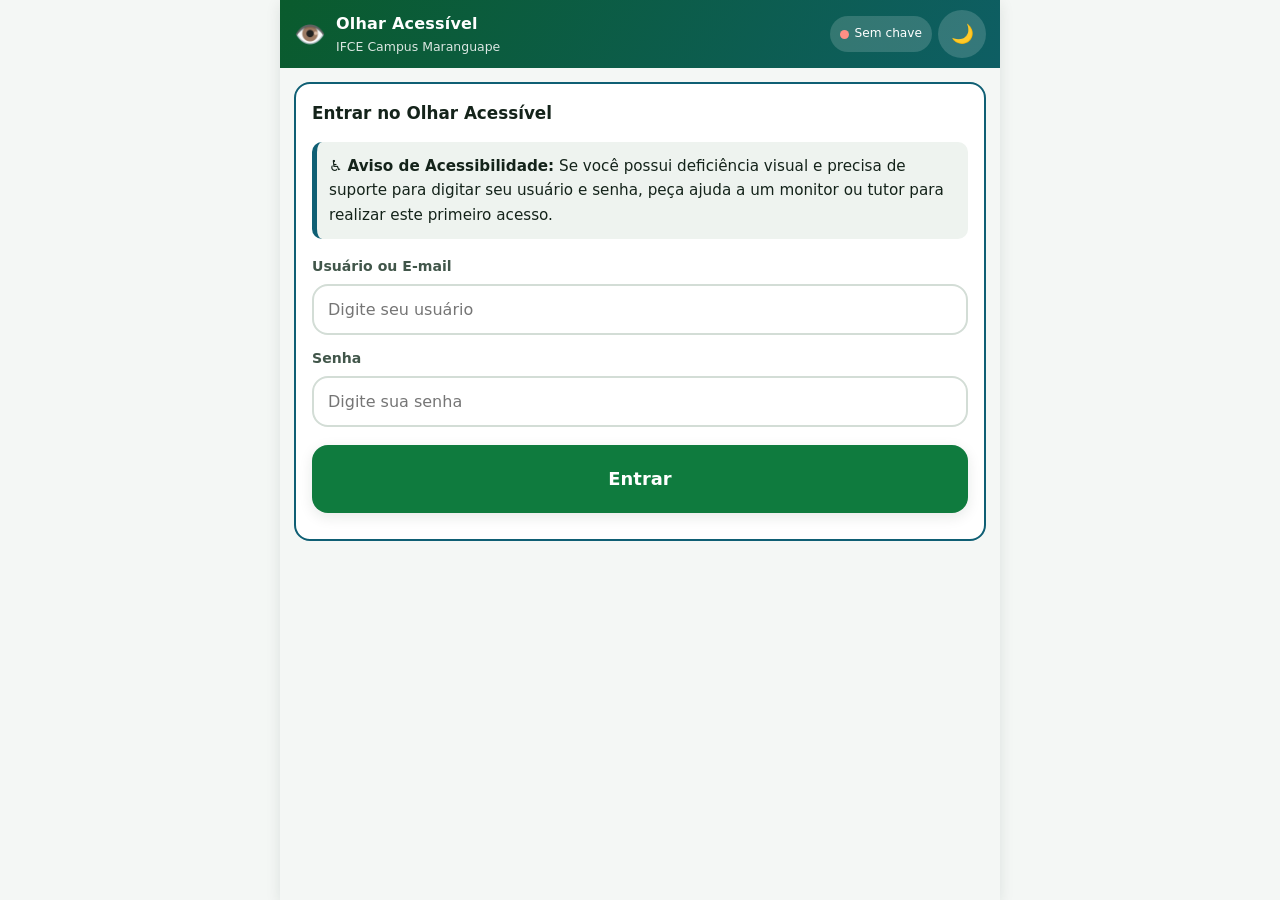
==== frontend/index.html @ f4de3c63 "Garante a aplicação das alterações locais" ====
<!DOCTYPE html>
<html lang="pt-BR" data-tema="claro">
<head>
  <meta charset="UTF-8">
  <meta name="viewport" content="width=device-width, initial-scale=1, viewport-fit=cover">
  <meta name="theme-color" content="#0f7b3e">
  <meta name="description" content="Olhar Acessível: tire uma foto do ambiente escolar e receba a descrição em texto e em áudio. Projeto de acessibilidade do IFCE Campus Maranguape.">
  <title>Olhar Acessível · IFCE Campus Maranguape</title>

  <link rel="manifest" href="manifest.webmanifest">
  <link rel="apple-touch-icon" href="icons/icone-180.png">
  <link rel="icon" href="icons/icone.svg" type="image/svg+xml">
  <link rel="stylesheet" href="css/styles.css">
  <meta name="apple-mobile-web-app-capable" content="yes">
  <meta name="apple-mobile-web-app-title" content="Olhar Acessível">
</head>
<body>
  <a class="pular-para-conteudo" href="#conteudo">Pular para o conteúdo principal</a>

  <!-- Avisos lidos pelo leitor de tela (TalkBack / VoiceOver). -->
  <p class="sr-only" id="anuncio" role="status" aria-live="assertive" aria-atomic="true"></p>

  <div class="app">

    <!-- ===================== TOPO ===================== -->
    <header class="topo">
      <div class="marca">
        <span class="marca__simbolo" aria-hidden="true">👁️</span>
        <span class="marca__texto">
          <span class="marca__nome">Olhar Acessível</span>
          <span class="marca__sub">IFCE Campus Maranguape</span>
        </span>
      </div>
      <div class="topo__acoes">
        <button class="status" id="status" type="button" data-estado="carregando"
                aria-label="Estado da conexão. Toque para ver os detalhes.">
          <span class="status__ponto" aria-hidden="true"></span>
          <span class="status__texto" id="status-texto">Verificando…</span>
        </button>
        <button class="btn-icone" id="btn-tema" type="button"
                aria-label="Alternar entre tema claro e escuro">🌙</button>
      </div>
    </header>

    <main class="conteudo" id="conteudo">

      <!-- ============ VISTA 1: LOGIN ============ -->
      <section class="vista" data-vista="login" data-ativa="true" aria-labelledby="titulo-login">
        <h1 class="sr-only" id="titulo-login">Acesso ao aplicativo</h1>
        
        <div class="cartao cartao--destaque">
          <h2 class="cartao__titulo">Entrar no Olhar Acessível</h2>
          
          <p class="aviso-ajuda" role="note" style="background: var(--surface-2); border-left: 5px solid var(--acento); padding: 12px; border-radius: var(--raio-p); margin-bottom: 16px; font-size: 0.95rem;">
            ♿ <strong>Aviso de Acessibilidade:</strong> Se você possui deficiência visual e precisa de suporte para digitar seu usuário e senha, peça ajuda a um monitor ou tutor para realizar este primeiro acesso.
          </p>

          <form id="form-login" onsubmit="return false;">
            <label class="rotulo" for="login-usuario">Usuário ou E-mail</label>
            <input class="campo" id="login-usuario" type="text" autocomplete="username" required placeholder="Digite seu usuário">

            <label class="rotulo" for="login-senha" style="margin-top: 12px;">Senha</label>
            <input class="campo" id="login-senha" type="password" autocomplete="current-password" required placeholder="Digite sua senha">

            <button class="botao botao--gigante" id="btn-entrar" type="submit" style="margin-top: 18px;">
              Entrar
            </button>
          </form>
        </div>
      </section>

      <!-- ============ VISTA 2: CONFIGURAÇÃO DA CHAVE (PRIMEIRO ACESSO) ============ -->
      <section class="vista" data-vista="setup-chave" aria-labelledby="titulo-setup">
        <h1 class="sr-only" id="titulo-setup">Configuração inicial da chave API</h1>

        <div class="cartao cartao--destaque">
          <h2 class="cartao__titulo">Primeiro acesso: informe a chave da IA</h2>
          <p class="cartao__texto">
            Para usar o aplicativo, informe a chave da API (Groq). Ela ficará salva de forma segura apenas neste dispositivo[cite: 2, 16].
          </p>
          <label class="rotulo" for="campo-chave-setup">Chave da API</label>
          <input class="campo" id="campo-chave-setup" type="password" autocomplete="off"
                spellcheck="false" placeholder="gsk_…">
          <button class="botao botao--gigante" id="btn-salvar-setup-chave" type="button" style="margin-top: 18px;">
            Salvar chave e começar
          </button>
        </div>
      </section>

      <!-- ============ VISTA 3: CAPTURAR E DESCREVER ============ -->
      <section class="vista" data-vista="capturar" aria-labelledby="titulo-capturar">
        <h1 class="sr-only" id="titulo-capturar">Fotografar e descrever</h1>

        <!-- modos de descrição -->
        <div class="modos" role="radiogroup" aria-label="Tipo de descrição">
          <button class="chip" type="button" role="radio" aria-checked="true"
                  data-modo="detalhada">Detalhada</button>
          <button class="chip" type="button" role="radio" aria-checked="false"
                  data-modo="rapida">Rápida</button>
          <button class="chip" type="button" role="radio" aria-checked="false"
                  data-modo="texto">Ler texto</button>
          <button class="chip" type="button" role="radio" aria-checked="false"
                  data-modo="ambiente">Ambiente</button>
          <button class="chip" type="button" role="radio" aria-checked="false"
                  data-modo="pergunta">Perguntar</button>
        </div>

        <!-- campo de pergunta (modo "Perguntar") -->
        <div class="pergunta" id="bloco-pergunta" hidden>
          <label class="rotulo" for="campo-pergunta">O que você quer saber sobre a imagem?</label>
          <div class="pergunta__linha">
            <input class="campo" id="campo-pergunta" type="text" enterkeyhint="done"
                  placeholder="Ex.: qual é o número da sala?" autocomplete="off">
            <button class="btn-icone btn-icone--forte" id="btn-ditar" type="button"
                    aria-label="Ditar a pergunta por voz">🎤</button>
          </div>
        </div>

        <!-- visor: a área inteira dispara a foto -->
        <button class="visor" id="visor" type="button" aria-describedby="visor-dica">
          <video class="visor__video" id="video" playsinline muted autoplay></video>
          <img class="visor__foto" id="foto-previa" alt="" hidden>
          <span class="visor__vazio" id="visor-vazio">
            <span class="visor__icone" aria-hidden="true">📷</span>
            <span class="visor__texto">Toque em qualquer lugar desta área para fotografar</span>
          </span>
          <span class="visor__carregando" id="visor-carregando" hidden>
            <span class="spinner" aria-hidden="true"></span>
            <span>Descrevendo…</span>
          </span>
        </button>
        <p class="dica" id="visor-dica">
          Aponte a câmera para o que deseja conhecer e toque na área acima.
          A descrição sai em texto e em áudio.
        </p>

        <button class="botao botao--gigante" id="btn-capturar" type="button">
          <span aria-hidden="true">📸</span> Fotografar e descrever
        </button>

        <div class="acoes-linha">
          <button class="botao botao--suave" id="btn-galeria" type="button">
            <span aria-hidden="true">🖼️</span> Escolher da galeria
          </button>
          <button class="botao botao--suave" id="btn-trocar-camera" type="button">
            <span aria-hidden="true">🔄</span> Trocar câmera
          </button>
        </div>
        <input class="sr-only" id="arquivo" type="file" accept="image/*"
              aria-label="Escolher uma imagem do aparelho">
        <input class="sr-only" id="arquivo-camera" type="file" accept="image/*"
              capture="environment" aria-label="Tirar foto com a câmera">

        <!-- ============ RESULTADO ============ -->
        <article class="resultado" id="resultado" hidden aria-labelledby="resultado-titulo">
          <h2 class="resultado__titulo" id="resultado-titulo">Descrição</h2>
          <div class="resultado__meta" id="resultado-meta"></div>
          <p class="resultado__texto" id="resultado-texto" tabindex="-1"></p>

          <div class="resultado__audio">
            <button class="botao botao--primario" id="btn-ouvir" type="button">
              <span aria-hidden="true">🔊</span> Ouvir descrição
            </button>
            <button class="botao botao--suave" id="btn-parar" type="button" hidden>
              <span aria-hidden="true">⏹️</span> Parar áudio
            </button>
          </div>

          <div class="acoes-grade">
            <button class="botao botao--suave" id="btn-copiar" type="button">
              <span aria-hidden="true">📋</span> Copiar texto
            </button>
            <button class="botao botao--suave" id="btn-compartilhar" type="button">
              <span aria-hidden="true">📤</span> Compartilhar
            </button>
            <button class="botao botao--suave" id="btn-guardar" type="button">
              <span aria-hidden="true">🗂️</span> Guardar no banco
            </button>
            <button class="botao botao--suave" id="btn-avaliar" type="button">
              <span aria-hidden="true">⭐</span> Avaliar descrição
            </button>
          </div>

          <button class="botao botao--fantasma" id="btn-nova" type="button">
            <span aria-hidden="true">↩️</span> Fotografar outra vez
          </button>
        </article>

        <p class="aviso" id="erro" role="alert" hidden></p>
      </section>

      <!-- ============ VISTA: HISTÓRICO ============ -->
      <section class="vista" data-vista="historico" aria-labelledby="titulo-historico">
        <h1 class="titulo-vista" id="titulo-historico">Descrições recentes</h1>
        <p class="dica">Toque em um item para ouvir a descrição novamente.</p>
        <div class="lista" id="lista-historico" aria-busy="true"></div>
        <button class="botao botao--fantasma" id="btn-limpar-historico" type="button">
          <span aria-hidden="true">🗑️</span> Limpar histórico deste aparelho
        </button>
      </section>

      <!-- ============ VISTA: BANCO DE IMAGENS ============ -->
      <section class="vista" data-vista="banco" aria-labelledby="titulo-banco">
        <h1 class="titulo-vista" id="titulo-banco">Banco de imagens</h1>
        <p class="dica">
          Acervo do ambiente escolar organizado por categoria (Meta 1 do projeto)[cite: 5, 8].
        </p>

        <div class="progresso">
          <div class="progresso__barra"><span id="progresso-preenchida"></span></div>
          <p class="progresso__texto" id="progresso-texto">Carregando…</p>
        </div>

        <div class="filtros" id="filtros-banco" role="group" aria-label="Filtrar por categoria"></div>
        <div class="galeria" id="galeria-banco" aria-busy="true"></div>
      </section>

      <!-- ============ VISTA: AJUSTES ============ -->
      <section class="vista" data-vista="ajustes" aria-labelledby="titulo-ajustes">
        <h1 class="titulo-vista" id="titulo-ajustes">Ajustes</h1>

        <fieldset class="grupo">
          <legend>Voz e áudio</legend>
          <label class="rotulo" for="sel-voz">Voz da audiodescrição</label>
          <select class="campo" id="sel-voz"></select>

          <label class="rotulo" for="sel-velocidade">Velocidade da fala</label>
          <select class="campo" id="sel-velocidade">
            <option value="0.75">Bem devagar</option>
            <option value="0.9">Devagar</option>
            <option value="1" selected>Normal</option>
            <option value="1.15">Rápida</option>
            <option value="1.35">Bem rápida</option>
          </select>

          <label class="opcao">
            <input type="checkbox" id="opt-autoplay" checked>
            <span>Falar a descrição automaticamente</span>
          </label>
          <label class="opcao">
            <input type="checkbox" id="opt-vibrar" checked>
            <span>Vibrar ao fotografar e ao terminar</span>
          </label>
        </fieldset>

        <fieldset class="grupo">
          <legend>Leitura e visual</legend>
          <label class="opcao">
            <input type="checkbox" id="opt-contraste">
            <span>Alto contraste (preto e amarelo)</span>
          </label>
          <label class="rotulo" for="sel-fonte">Tamanho do texto</label>
          <select class="campo" id="sel-fonte">
            <option value="1">Normal</option>
            <option value="1.15">Grande</option>
            <option value="1.3">Muito grande</option>
            <option value="1.5">Máximo</option>
          </select>
        </fieldset>

        <fieldset class="grupo">
          <legend>Inteligência artificial</legend>

          <label class="rotulo" for="campo-chave-ajustes">Chave da API (fica só neste aparelho)</label>
          <input class="campo" id="campo-chave-ajustes" type="password" autocomplete="off"
                spellcheck="false" placeholder="gsk_…">

          <label class="rotulo" for="campo-endpoint">Endereço da API de visão</label>
          <input class="campo" id="campo-endpoint" type="url" inputmode="url"
                autocomplete="off" spellcheck="false"
                placeholder="https://api.groq.com/openai/v1">

          <label class="rotulo" for="campo-modelo">Modelo de visão e linguagem</label>
          <input class="campo" id="campo-modelo" type="text" autocomplete="off"
                spellcheck="false" placeholder="qwen/qwen3.6-27b">
          <p class="dica dica--campo">
            Trocar o modelo aqui é o que permite a comparação prevista na Meta 2
            do projeto — a mesma foto, modelos diferentes[cite: 5, 8].
          </p>

          <label class="rotulo" for="campo-servidor">Servidor do projeto (opcional)</label>
          <input class="campo" id="campo-servidor" type="url" inputmode="url"
                autocomplete="off" spellcheck="false"
                placeholder="deixe em branco para funcionar sem servidor">
          <p class="dica dica--campo">
            Com o backend do projeto no ar, o aplicativo passa a usar as vozes
            neurais em português, o banco de imagens central e o registro das
            avaliações. Sem ele, tudo funciona neste aparelho[cite: 5].
          </p>
          <button class="botao botao--suave" id="btn-salvar-ia" type="button">
            Salvar configurações
          </button>
        </fieldset>

        <fieldset class="grupo">
          <legend>Dados da pesquisa</legend>
          <p class="dica dica--campo">
            Exporte o que foi coletado neste aparelho para analisar no relatório
            (Etapa 4) — descrições, avaliações e legendas do banco[cite: 5, 8].
          </p>
          <div class="acoes-linha">
            <button class="botao botao--suave" id="btn-exportar-json" type="button">
              <span aria-hidden="true">⬇️</span> Exportar JSON
            </button>
            <button class="botao botao--suave" id="btn-exportar-csv" type="button">
              <span aria-hidden="true">📊</span> Exportar CSV
            </button>
          </div>
        </fieldset>

        <div class="grupo">
          <h2 class="grupo__titulo">Estado do sistema</h2>
          <dl class="sistema" id="sistema"></dl>
          <button class="botao botao--suave" id="btn-atualizar-saude" type="button">
            Verificar novamente
          </button>
        </div>

        <p class="creditos">
          PIBIC Jr 2026 · Edital 13/2026 PRPI/REITORIA-IFCE[cite: 5]<br>
          Coordenação: Jessyca Almeida Bessa · IFCE Campus Maranguape[cite: 5]<br>
          LEIAH — Laboratório de Estudos em Inteligência Artificial e Humanidades[cite: 2, 8]
        </p>
      </section>
    </main>

    <!-- ===================== BARRA INFERIOR ===================== -->
    <nav class="barra" aria-label="Seções do aplicativo">
      <button class="barra__item" type="button" data-ir="capturar">
        <span class="barra__icone" aria-hidden="true">📷</span>
        <span class="barra__rotulo">Descrever</span>
      </button>
      <button class="barra__item" type="button" data-ir="historico">
        <span class="barra__icone" aria-hidden="true">🕘</span>
        <span class="barra__rotulo">Histórico</span>
      </button>
      <button class="barra__item" type="button" data-ir="banco">
        <span class="barra__icone" aria-hidden="true">🗂️</span>
        <span class="barra__rotulo">Banco</span>
      </button>
      <button class="barra__item" type="button" data-ir="ajustes">
        <span class="barra__icone" aria-hidden="true">⚙️</span>
        <span class="barra__rotulo">Ajustes</span>
      </button>
    </nav>
  </div>

  <!-- ===================== DIÁLOGO: GUARDAR NO BANCO ===================== -->
  <dialog class="dialogo" id="dlg-guardar" aria-labelledby="dlg-guardar-titulo">
    <form method="dialog" class="dialogo__conteudo">
      <h2 id="dlg-guardar-titulo">Guardar no banco de imagens</h2>

      <label class="rotulo" for="guardar-categoria">Categoria</label>
      <select class="campo" id="guardar-categoria"></select>

      <label class="rotulo" for="guardar-legenda">Legenda (opcional)</label>
      <input class="campo" id="guardar-legenda" type="text"
            placeholder="Ex.: laboratório de informática, bancada da janela">

      <label class="opcao">
        <input type="checkbox" id="guardar-usar-descricao" checked>
        <span>Salvar também a descrição gerada como referência</span>
      </label>

      <div class="dialogo__acoes">
        <button class="botao botao--fantasma" value="cancelar" type="submit">Cancelar</button>
        <button class="botao botao--primario" value="salvar" type="submit">Guardar</button>
      </div>
    </form>
  </dialog>

  <!-- ===================== DIÁLOGO: AVALIAR (Etapa 4) ===================== -->
  <dialog class="dialogo" id="dlg-avaliar" aria-labelledby="dlg-avaliar-titulo">
    <form method="dialog" class="dialogo__conteudo">
      <h2 id="dlg-avaliar-titulo">Avaliar a descrição</h2>
      <p class="dica">
        Dê uma nota de 1 (ruim) a 5 (excelente) para cada critério. As respostas
        alimentam a avaliação qualitativa da pesquisa[cite: 8, 37].
      </p>

      <div id="criterios"></div>

      <label class="rotulo" for="avaliar-comentario">Comentário (opcional)</label>
      <textarea class="campo" id="avaliar-comentario" rows="3"
                placeholder="O que faltou ou sobrou na descrição?"></textarea>

      <label class="opcao">
        <input type="checkbox" id="avaliar-pcd">
        <span>Sou pessoa com deficiência visual</span>
      </label>
      <label class="opcao">
        <input type="checkbox" id="avaliar-consentimento" checked>
        <span>Autorizo o uso anônimo desta avaliação na pesquisa</span>
      </label>

      <div class="dialogo__acoes">
        <button class="botao botao--fantasma" value="cancelar" type="submit">Cancelar</button>
        <button class="botao botao--primario" value="enviar" type="submit">Enviar avaliação</button>
      </div>
    </form>
  </dialog>

  <script type="module" src="js/app.js"></script>
</body>
</html>
---- frontend/css/styles.css ----
/* Olhar Acessivel — interface web acessivel, pensada primeiro para o celular.
   Referencia: WCAG 2.1 nivel AA (contraste, alvos de toque, foco visivel,
   movimento reduzido, navegacao por teclado e leitor de tela). */

@import url("tokens.css");

/* ============================ BASE ============================ */
*, *::before, *::after { box-sizing: border-box; }

/* o atributo hidden precisa vencer os display: flex/grid dos componentes */
[hidden] { display: none !important; }

html { height: 100%; }

body {
  margin: 0;
  min-height: 100%;
  font-family: var(--fonte);
  font-size: calc(16px * var(--escala-fonte, 1));
  line-height: 1.6;
  color: var(--texto);
  background: var(--bg);
  -webkit-font-smoothing: antialiased;
  -webkit-tap-highlight-color: transparent;
  overscroll-behavior-y: contain;
  overflow-wrap: break-word;
}

button, input, textarea, select { font: inherit; color: inherit; }

:focus-visible {
  outline: 3px solid var(--foco);
  outline-offset: 2px;
  border-radius: var(--raio-p);
}

a { color: var(--acento); }
:root[data-tema="escuro"] a { color: var(--acento-hover); }

.pular-para-conteudo {
  position: absolute;
  left: 8px; top: -80px;
  z-index: 100;
  padding: 12px 18px;
  background: var(--primaria);
  color: var(--texto-invertido);
  border-radius: var(--raio-p);
  text-decoration: none;
  transition: top .15s;
}
.pular-para-conteudo:focus { top: 8px; }

.sr-only {
  position: absolute; width: 1px; height: 1px;
  padding: 0; margin: -1px; overflow: hidden;
  clip: rect(0 0 0 0); white-space: nowrap; border: 0;
}

@media (prefers-reduced-motion: reduce) {
  *, *::before, *::after {
    animation-duration: .01ms !important;
    animation-iteration-count: 1 !important;
    transition-duration: .01ms !important;
  }
}

/* ============================ LAYOUT ============================ */
.app {
  display: flex;
  flex-direction: column;
  min-height: 100svh;
  max-width: var(--largura-app);
  margin: 0 auto;
  background: var(--bg);
  box-shadow: var(--sombra-2);
}

.topo {
  position: sticky;
  top: 0;
  z-index: 20;
  display: flex;
  align-items: center;
  justify-content: space-between;
  gap: 10px;
  padding: 10px 14px;
  padding-top: max(10px, env(safe-area-inset-top));
  background: linear-gradient(120deg, var(--ifce-verde-escuro), var(--leiah-azul) 130%);
  color: #fff;
}
:root[data-contraste="alto"] .topo { background: #000; border-bottom: 2px solid var(--border); }

.marca { display: flex; align-items: center; gap: 10px; min-width: 0; }
.marca__simbolo { font-size: 1.6rem; }
.marca__texto { display: flex; flex-direction: column; min-width: 0; }
.marca__nome { font-weight: 700; letter-spacing: .2px; }
.marca__sub { font-size: .78rem; opacity: .85; }

.topo__acoes { display: flex; align-items: center; gap: 6px; }

.btn-icone {
  display: inline-flex; align-items: center; justify-content: center;
  min-width: var(--alvo-min); min-height: var(--alvo-min);
  border: 0; border-radius: var(--raio-full);
  background: rgba(255,255,255,.16);
  color: #fff; font-size: 1.15rem; cursor: pointer;
}
.btn-icone:hover { background: rgba(255,255,255,.28); }
.btn-icone--forte { background: var(--acento); color: #fff; }
.btn-icone--forte[data-gravando="true"] { background: var(--erro); animation: pulsar 1s infinite; }

.status {
  display: inline-flex; align-items: center; gap: 6px;
  min-height: 36px; padding: 4px 10px;
  border: 0; border-radius: var(--raio-full);
  background: rgba(255,255,255,.16); color: #fff;
  font-size: .76rem; cursor: pointer;
}
.status__ponto {
  width: 9px; height: 9px; border-radius: 50%;
  background: #ffd166; flex: none;
}
.status[data-estado="ok"] .status__ponto { background: #7ef0b0; }
.status[data-estado="erro"] .status__ponto { background: #ff8f85; }
.status[data-estado="carregando"] .status__ponto { animation: pulsar 1.2s infinite; }

@keyframes pulsar { 50% { opacity: .35; } }

.conteudo {
  flex: 1;
  padding: 14px 14px calc(var(--barra-h) + 24px);
}

.vista { display: none; }
.vista[data-ativa="true"] { display: block; animation: entrar .18s ease-out; }
@keyframes entrar { from { opacity: 0; transform: translateY(6px); } }

.titulo-vista { margin: 4px 0 6px; font-size: 1.25rem; }

/* ============================ MODOS ============================ */
.modos {
  display: flex; gap: 8px;
  overflow-x: auto;
  padding-bottom: 6px;
  margin-bottom: 10px;
  scrollbar-width: none;
}
.modos::-webkit-scrollbar { display: none; }

.chip {
  flex: none;
  min-height: 42px;
  padding: 8px 16px;
  border: 2px solid var(--border);
  border-radius: var(--raio-full);
  background: var(--surface);
  color: var(--texto-suave);
  font-weight: 600; font-size: .92rem;
  cursor: pointer;
}
.chip[aria-checked="true"] {
  background: var(--primaria);
  border-color: var(--primaria);
  color: var(--texto-invertido);
}

/* ============================ PERGUNTA ============================ */
.pergunta { margin-bottom: 12px; }
.pergunta__linha { display: flex; gap: 8px; }
.pergunta__linha .campo { flex: 1; }

/* ============================ VISOR ============================ */
.visor {
  position: relative;
  display: block;
  width: 100%;
  aspect-ratio: 3 / 4;
  max-height: 52svh;
  margin: 0 0 8px;
  padding: 0;
  border: 3px solid var(--border-forte);
  border-radius: var(--raio-g);
  background: var(--surface-3);
  overflow: hidden;
  cursor: pointer;
}
.visor:active { border-color: var(--primaria); }

.visor__video, .visor__foto {
  width: 100%; height: 100%;
  display: block;
  background: #000;
}
/* o video e enquadramento: preenche. A foto ja tirada aparece inteira, para
   quem enxerga poder conferir o que foi fotografado. */
.visor__video { object-fit: cover; }
.visor__foto  { object-fit: contain; }
.visor__video[hidden], .visor__foto[hidden] { display: none; }

.visor__vazio, .visor__carregando {
  position: absolute; inset: 0;
  display: flex; flex-direction: column;
  align-items: center; justify-content: center;
  gap: 10px; padding: 20px;
  text-align: center;
  color: var(--texto-suave);
  background: var(--surface-3);
}
.visor__carregando {
  background: rgba(10, 20, 15, .78);
  color: #fff;
  font-weight: 600;
}
.visor__icone { font-size: 2.6rem; }
.visor__texto { font-weight: 600; max-width: 22ch; }

.spinner {
  width: 34px; height: 34px;
  border: 4px solid rgba(255,255,255,.3);
  border-top-color: #fff;
  border-radius: 50%;
  animation: girar .9s linear infinite;
}
@keyframes girar { to { transform: rotate(360deg); } }

.dica {
  margin: 0 0 12px;
  font-size: .88rem;
  color: var(--texto-suave);
}
.dica--campo { margin: -2px 0 12px; font-size: .82rem; }

/* ============================ BOTOES ============================ */
.botao {
  display: inline-flex;
  max-width: 100%; align-items: center; justify-content: center;
  gap: 8px;
  min-height: var(--alvo-min);
  padding: 12px 18px;
  border: 2px solid transparent;
  border-radius: var(--raio-m);
  background: var(--surface);
  color: var(--texto);
  font-weight: 600;
  cursor: pointer;
  text-align: center;
}
.botao:disabled { opacity: .55; cursor: not-allowed; }

.botao--gigante {
  width: 100%;
  min-height: 68px;
  font-size: 1.12rem;
  background: var(--primaria);
  color: var(--texto-invertido);
  box-shadow: var(--sombra-2);
  margin-bottom: 10px;
}
.botao--gigante:hover { background: var(--primaria-hover); }

.botao--primario { background: var(--primaria); color: var(--texto-invertido); }
.botao--primario:hover { background: var(--primaria-hover); }

.botao--suave {
  background: var(--surface);
  border-color: var(--border);
  color: var(--texto);
}
.botao--suave:hover { border-color: var(--border-forte); background: var(--surface-2); }

.botao--fantasma {
  width: 100%;
  background: transparent;
  border-color: var(--border);
  color: var(--texto-suave);
}

.acoes-linha { display: flex; gap: 8px; margin-bottom: 12px; }
.acoes-linha .botao { flex: 1 1 0; min-width: 0; }

.acoes-grade {
  display: grid;
  grid-template-columns: 1fr 1fr;
  gap: 8px;
  margin: 12px 0;
}

/* ============================ RESULTADO ============================ */
.resultado {
  margin-top: 14px;
  padding: 16px;
  border: 2px solid var(--border);
  border-left: 6px solid var(--primaria);
  border-radius: var(--raio-m);
  background: var(--surface);
  box-shadow: var(--sombra-1);
}
.resultado__titulo { margin: 0 0 6px; font-size: 1.1rem; }

.resultado__meta {
  display: flex; flex-wrap: wrap; gap: 6px;
  margin-bottom: 10px;
}
.etiqueta {
  padding: 3px 10px;
  border-radius: var(--raio-full);
  background: var(--surface-2);
  border: 1px solid var(--border);
  color: var(--texto-suave);
  font-size: .74rem; font-weight: 600;
}

.resultado__texto {
  margin: 0 0 14px;
  font-size: 1.06rem;
  line-height: 1.7;
  white-space: pre-wrap;
}
.resultado__texto:focus { outline: none; }

.resultado__audio { display: flex; gap: 8px; }
.resultado__audio .botao { flex: 1 1 0; min-width: 0; }

/* ============================ AVISOS ============================ */
.aviso {
  margin-top: 14px;
  padding: 12px 14px;
  border: 2px solid var(--erro);
  border-radius: var(--raio-m);
  background: var(--surface);
  color: var(--erro);
  font-weight: 600;
}

.cartao {
  padding: 16px;
  margin-bottom: 14px;
  border: 2px solid var(--border);
  border-radius: var(--raio-m);
  background: var(--surface);
}
.cartao--destaque { border-color: var(--acento); }
.cartao__titulo { margin: 0 0 6px; font-size: 1.05rem; }
.cartao__texto { margin: 0 0 12px; font-size: .92rem; color: var(--texto-suave); }

/* ============================ FORMULARIOS ============================ */
.rotulo {
  display: block;
  margin: 12px 0 6px;
  font-size: .88rem;
  font-weight: 600;
  color: var(--texto-suave);
}

.campo {
  width: 100%;
  min-height: var(--alvo-min);
  padding: 11px 14px;
  border: 2px solid var(--border);
  border-radius: var(--raio-m);
  background: var(--surface);
  color: var(--texto);
}
.campo:focus { border-color: var(--primaria); }
textarea.campo { min-height: 84px; resize: vertical; }

.opcao {
  display: flex; align-items: center; gap: 10px;
  min-height: var(--alvo-min);
  margin-top: 8px;
  font-size: .95rem;
  cursor: pointer;
}
.opcao input { width: 22px; height: 22px; accent-color: var(--primaria); flex: none; }

.grupo {
  margin: 0 0 16px;
  padding: 14px 16px;
  border: 2px solid var(--border);
  border-radius: var(--raio-m);
  background: var(--surface);
}
.grupo legend, .grupo__titulo {
  padding: 0 6px;
  margin: 0;
  font-size: .95rem;
  font-weight: 700;
  color: var(--primaria);
}
.grupo__titulo { padding: 0; margin-bottom: 8px; }

.sistema { margin: 0 0 12px; font-size: .9rem; }
.sistema div {
  display: flex; justify-content: space-between; gap: 12px;
  padding: 7px 0;
  border-bottom: 1px solid var(--border);
}
.sistema dt { color: var(--texto-suave); }
.sistema dd { margin: 0; font-weight: 600; text-align: right; word-break: break-word; }

.creditos {
  margin: 18px 0 0;
  font-size: .8rem;
  line-height: 1.7;
  color: var(--texto-fraco);
  text-align: center;
}

/* ============================ LISTA / GALERIA ============================ */
.lista { display: flex; flex-direction: column; gap: 10px; margin-bottom: 14px; }

.item {
  display: flex; gap: 12px; align-items: flex-start;
  width: 100%;
  padding: 10px;
  border: 2px solid var(--border);
  border-radius: var(--raio-m);
  background: var(--surface);
  text-align: left;
  cursor: pointer;
}
.item:hover { border-color: var(--primaria); }
.item__foto {
  width: 74px; height: 74px; flex: none;
  object-fit: cover;
  border-radius: var(--raio-p);
  background: var(--surface-3);
}
.item__corpo { min-width: 0; flex: 1; }
.item__texto {
  margin: 0 0 6px;
  font-size: .93rem;
  display: -webkit-box; -webkit-line-clamp: 3; -webkit-box-orient: vertical;
  overflow: hidden;
}
.item__meta { font-size: .74rem; color: var(--texto-fraco); }

.vazio {
  padding: 26px 16px;
  border: 2px dashed var(--border);
  border-radius: var(--raio-m);
  color: var(--texto-suave);
  text-align: center;
}

.filtros { display: flex; gap: 8px; overflow-x: auto; padding-bottom: 8px; margin-bottom: 12px; }
.filtros::-webkit-scrollbar { display: none; }

.galeria {
  display: grid;
  grid-template-columns: repeat(auto-fill, minmax(104px, 1fr));
  gap: 8px;
}
.galeria figure {
  margin: 0;
  border: 2px solid var(--border);
  border-radius: var(--raio-p);
  overflow: hidden;
  background: var(--surface);
}
.galeria img { width: 100%; aspect-ratio: 1; object-fit: cover; display: block; }
.galeria figcaption {
  padding: 6px 8px;
  font-size: .72rem;
  color: var(--texto-suave);
}

.progresso { margin-bottom: 14px; }
.progresso__barra {
  height: 12px;
  border: 2px solid var(--border);
  border-radius: var(--raio-full);
  background: var(--surface-2);
  overflow: hidden;
}
.progresso__barra span {
  display: block; height: 100%;
  width: 0;
  background: var(--primaria);
  transition: width .3s;
}
.progresso__texto { margin: 6px 0 0; font-size: .84rem; color: var(--texto-suave); }

/* ============================ BARRA INFERIOR ============================ */
.barra {
  position: fixed;
  bottom: 0; left: 50%;
  transform: translateX(-50%);
  z-index: 30;
  display: grid;
  grid-template-columns: repeat(4, 1fr);
  width: 100%;
  max-width: var(--largura-app);
  padding-bottom: env(safe-area-inset-bottom);
  background: var(--surface);
  border-top: 2px solid var(--border);
}
.barra__item {
  display: flex; flex-direction: column; align-items: center; justify-content: center;
  gap: 2px;
  min-height: var(--barra-h);
  border: 0;
  background: transparent;
  color: var(--texto-fraco);
  font-size: .74rem; font-weight: 600;
  cursor: pointer;
}
.barra__icone { font-size: 1.32rem; }
.barra__item[aria-current="page"] {
  color: var(--primaria);
  box-shadow: inset 0 3px 0 var(--primaria);
}

/* ============================ DIALOGOS ============================ */
.dialogo {
  width: min(100%, 460px);
  padding: 0;
  border: 2px solid var(--border);
  border-radius: var(--raio-g);
  background: var(--surface);
  color: var(--texto);
}
.dialogo::backdrop { background: rgba(0, 0, 0, .55); }
.dialogo__conteudo { padding: 18px; }
.dialogo__conteudo h2 { margin: 0 0 8px; font-size: 1.1rem; }
.dialogo__acoes { display: flex; gap: 8px; margin-top: 18px; }
.dialogo__acoes .botao { flex: 1 1 0; min-width: 0; }

/* criterios da rubrica (Etapa 4) */
.criterio { margin-bottom: 14px; }
.criterio__nome { display: block; font-weight: 600; margin-bottom: 6px; font-size: .92rem; }
.criterio__notas { display: flex; gap: 6px; }
.criterio__notas label {
  flex: 1;
  display: flex; align-items: center; justify-content: center;
  min-height: 46px;
  border: 2px solid var(--border);
  border-radius: var(--raio-p);
  background: var(--surface-2);
  font-weight: 700;
  cursor: pointer;
}
.criterio__notas input { position: absolute; opacity: 0; width: 0; height: 0; }
.criterio__notas input:checked + span,
.criterio__notas label:has(input:checked) {
  background: var(--primaria);
  border-color: var(--primaria);
  color: var(--texto-invertido);
}
.criterio__notas label:focus-within { outline: 3px solid var(--foco); outline-offset: 2px; }

/* ============================ TELAS MAIORES ============================ */
@media (min-width: 720px) {
  .app { max-width: 720px; min-height: 100svh; }
  .barra { max-width: 720px; }
  .visor { aspect-ratio: 4 / 3; max-height: 46svh; }
  .acoes-grade { grid-template-columns: repeat(4, 1fr); }
}
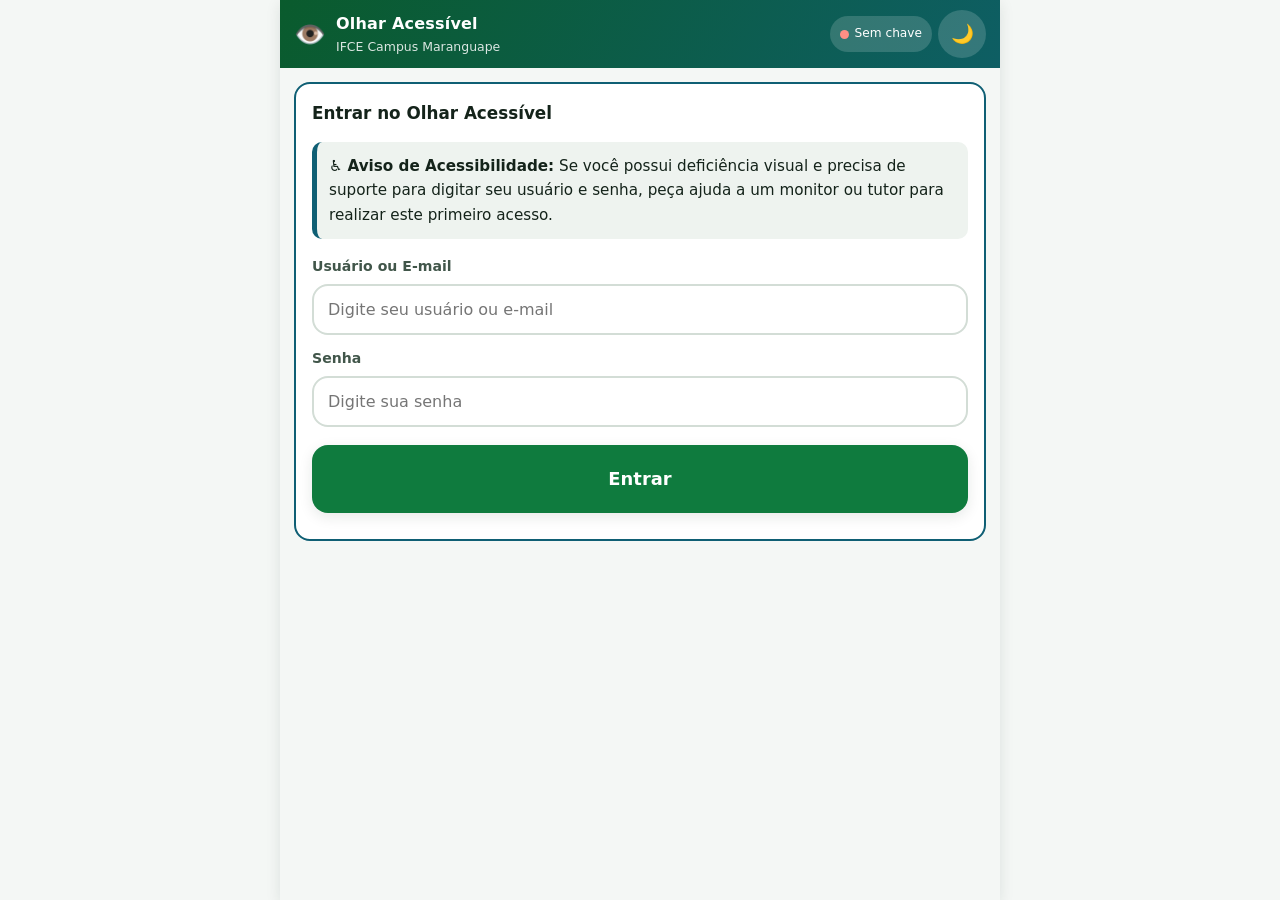
==== commit 2416bb3b: "adicionando descrição de voz na tela de login para melhorar o auxilio v1.2.2" ====
--- a/frontend/index.html
+++ b/frontend/index.html
@@ -16,13 +16,10 @@
 </head>
 <body>
   <a class="pular-para-conteudo" href="#conteudo">Pular para o conteúdo principal</a>
-
-  <!-- Avisos lidos pelo leitor de tela (TalkBack / VoiceOver). -->
   <p class="sr-only" id="anuncio" role="status" aria-live="assertive" aria-atomic="true"></p>
 
   <div class="app">
-
-    <!-- ===================== TOPO ===================== -->
+    <!-- TOPO -->
     <header class="topo">
       <div class="marca">
         <span class="marca__simbolo" aria-hidden="true">👁️</span>
@@ -32,32 +29,28 @@
         </span>
       </div>
       <div class="topo__acoes">
-        <button class="status" id="status" type="button" data-estado="carregando"
-                aria-label="Estado da conexão. Toque para ver os detalhes.">
+        <button class="status" id="status" type="button" data-estado="carregando" aria-label="Estado da conexão. Toque para ver os detalhes.">
           <span class="status__ponto" aria-hidden="true"></span>
           <span class="status__texto" id="status-texto">Verificando…</span>
         </button>
-        <button class="btn-icone" id="btn-tema" type="button"
-                aria-label="Alternar entre tema claro e escuro">🌙</button>
+        <button class="btn-icone" id="btn-tema" type="button" aria-label="Alternar entre tema claro e escuro">🌙</button>
       </div>
     </header>
 
     <main class="conteudo" id="conteudo">
 
-      <!-- ============ VISTA 1: LOGIN ============ -->
+      <!-- VISTA 1: LOGIN -->
       <section class="vista" data-vista="login" data-ativa="true" aria-labelledby="titulo-login">
         <h1 class="sr-only" id="titulo-login">Acesso ao aplicativo</h1>
-        
         <div class="cartao cartao--destaque">
           <h2 class="cartao__titulo">Entrar no Olhar Acessível</h2>
-          
           <p class="aviso-ajuda" role="note" style="background: var(--surface-2); border-left: 5px solid var(--acento); padding: 12px; border-radius: var(--raio-p); margin-bottom: 16px; font-size: 0.95rem;">
             ♿ <strong>Aviso de Acessibilidade:</strong> Se você possui deficiência visual e precisa de suporte para digitar seu usuário e senha, peça ajuda a um monitor ou tutor para realizar este primeiro acesso.
           </p>
 
           <form id="form-login" onsubmit="return false;">
             <label class="rotulo" for="login-usuario">Usuário ou E-mail</label>
-            <input class="campo" id="login-usuario" type="text" autocomplete="username" required placeholder="Digite seu usuário">
+            <input class="campo" id="login-usuario" type="text" autocomplete="username" required placeholder="Digite seu usuário ou e-mail">
 
             <label class="rotulo" for="login-senha" style="margin-top: 12px;">Senha</label>
             <input class="campo" id="login-senha" type="password" autocomplete="current-password" required placeholder="Digite sua senha">
@@ -69,54 +62,58 @@
         </div>
       </section>
 
-      <!-- ============ VISTA 2: CONFIGURAÇÃO DA CHAVE (PRIMEIRO ACESSO) ============ -->
+      <!-- VISTA 2: CONFIGURAÇÃO DA CHAVE -->
       <section class="vista" data-vista="setup-chave" aria-labelledby="titulo-setup">
         <h1 class="sr-only" id="titulo-setup">Configuração inicial da chave API</h1>
-
         <div class="cartao cartao--destaque">
           <h2 class="cartao__titulo">Primeiro acesso: informe a chave da IA</h2>
           <p class="cartao__texto">
-            Para usar o aplicativo, informe a chave da API (Groq). Ela ficará salva de forma segura apenas neste dispositivo[cite: 2, 16].
+            Para usar o aplicativo, é necessário obter uma chave gratuita da API da Groq e inseri-la abaixo. Ela ficará salva de forma segura apenas neste dispositivo.
           </p>
-          <label class="rotulo" for="campo-chave-setup">Chave da API</label>
-          <input class="campo" id="campo-chave-setup" type="password" autocomplete="off"
-                spellcheck="false" placeholder="gsk_…">
+
+          <div class="bloco-instrucao-chave" style="margin: 14px 0 18px;">
+            <a 
+              href="https://console.groq.com/keys" 
+              target="_blank" 
+              rel="noopener noreferrer" 
+              class="link-groq" 
+              id="link-groq-site"
+              style="display: inline-block; padding: 12px 16px; background: var(--surface-2, #f0f0f0); color: var(--texto, #000); text-decoration: underline; font-weight: bold; border-radius: var(--raio-p, 8px);"
+              aria-label="Abrir o site da Groq em uma nova aba para criar ou copiar sua chave API"
+            >
+              🔗 Abrir site da Groq para criar chave (console.groq.com)
+            </a>
+          </div>
+
+          <label class="rotulo" for="campo-chave-setup">Chave da API Groq</label>
+          <input class="campo" id="campo-chave-setup" type="password" autocomplete="off" spellcheck="false" placeholder="gsk_…">
+          
           <button class="botao botao--gigante" id="btn-salvar-setup-chave" type="button" style="margin-top: 18px;">
             Salvar chave e começar
           </button>
         </div>
       </section>
 
-      <!-- ============ VISTA 3: CAPTURAR E DESCREVER ============ -->
+      <!-- VISTA 3: CAPTURAR -->
       <section class="vista" data-vista="capturar" aria-labelledby="titulo-capturar">
         <h1 class="sr-only" id="titulo-capturar">Fotografar e descrever</h1>
 
-        <!-- modos de descrição -->
         <div class="modos" role="radiogroup" aria-label="Tipo de descrição">
-          <button class="chip" type="button" role="radio" aria-checked="true"
-                  data-modo="detalhada">Detalhada</button>
-          <button class="chip" type="button" role="radio" aria-checked="false"
-                  data-modo="rapida">Rápida</button>
-          <button class="chip" type="button" role="radio" aria-checked="false"
-                  data-modo="texto">Ler texto</button>
-          <button class="chip" type="button" role="radio" aria-checked="false"
-                  data-modo="ambiente">Ambiente</button>
-          <button class="chip" type="button" role="radio" aria-checked="false"
-                  data-modo="pergunta">Perguntar</button>
-        </div>
-
-        <!-- campo de pergunta (modo "Perguntar") -->
+          <button class="chip" type="button" role="radio" aria-checked="true" data-modo="detalhada">Detalhada</button>
+          <button class="chip" type="button" role="radio" aria-checked="false" data-modo="rapida">Rápida</button>
+          <button class="chip" type="button" role="radio" aria-checked="false" data-modo="texto">Ler texto</button>
+          <button class="chip" type="button" role="radio" aria-checked="false" data-modo="ambiente">Ambiente</button>
+          <button class="chip" type="button" role="radio" aria-checked="false" data-modo="pergunta">Perguntar</button>
+        </div>
+
         <div class="pergunta" id="bloco-pergunta" hidden>
           <label class="rotulo" for="campo-pergunta">O que você quer saber sobre a imagem?</label>
           <div class="pergunta__linha">
-            <input class="campo" id="campo-pergunta" type="text" enterkeyhint="done"
-                  placeholder="Ex.: qual é o número da sala?" autocomplete="off">
-            <button class="btn-icone btn-icone--forte" id="btn-ditar" type="button"
-                    aria-label="Ditar a pergunta por voz">🎤</button>
-          </div>
-        </div>
-
-        <!-- visor: a área inteira dispara a foto -->
+            <input class="campo" id="campo-pergunta" type="text" enterkeyhint="done" placeholder="Ex.: qual é o número da sala?" autocomplete="off">
+            <button class="btn-icone btn-icone--forte" id="btn-ditar" type="button" aria-label="Ditar a pergunta por voz">🎤</button>
+          </div>
+        </div>
+
         <button class="visor" id="visor" type="button" aria-describedby="visor-dica">
           <video class="visor__video" id="video" playsinline muted autoplay></video>
           <img class="visor__foto" id="foto-previa" alt="" hidden>
@@ -131,7 +128,6 @@
         </button>
         <p class="dica" id="visor-dica">
           Aponte a câmera para o que deseja conhecer e toque na área acima.
-          A descrição sai em texto e em áudio.
         </p>
 
         <button class="botao botao--gigante" id="btn-capturar" type="button">
@@ -146,12 +142,9 @@
             <span aria-hidden="true">🔄</span> Trocar câmera
           </button>
         </div>
-        <input class="sr-only" id="arquivo" type="file" accept="image/*"
-              aria-label="Escolher uma imagem do aparelho">
-        <input class="sr-only" id="arquivo-camera" type="file" accept="image/*"
-              capture="environment" aria-label="Tirar foto com a câmera">
-
-        <!-- ============ RESULTADO ============ -->
+        <input class="sr-only" id="arquivo" type="file" accept="image/*" aria-label="Escolher uma imagem do aparelho">
+        <input class="sr-only" id="arquivo-camera" type="file" accept="image/*" capture="environment" aria-label="Tirar foto com a câmera">
+
         <article class="resultado" id="resultado" hidden aria-labelledby="resultado-titulo">
           <h2 class="resultado__titulo" id="resultado-titulo">Descrição</h2>
           <div class="resultado__meta" id="resultado-meta"></div>
@@ -167,18 +160,10 @@
           </div>
 
           <div class="acoes-grade">
-            <button class="botao botao--suave" id="btn-copiar" type="button">
-              <span aria-hidden="true">📋</span> Copiar texto
-            </button>
-            <button class="botao botao--suave" id="btn-compartilhar" type="button">
-              <span aria-hidden="true">📤</span> Compartilhar
-            </button>
-            <button class="botao botao--suave" id="btn-guardar" type="button">
-              <span aria-hidden="true">🗂️</span> Guardar no banco
-            </button>
-            <button class="botao botao--suave" id="btn-avaliar" type="button">
-              <span aria-hidden="true">⭐</span> Avaliar descrição
-            </button>
+            <button class="botao botao--suave" id="btn-copiar" type="button"><span aria-hidden="true">📋</span> Copiar texto</button>
+            <button class="botao botao--suave" id="btn-compartilhar" type="button"><span aria-hidden="true">📤</span> Compartilhar</button>
+            <button class="botao botao--suave" id="btn-guardar" type="button"><span aria-hidden="true">🗂️</span> Guardar no banco</button>
+            <button class="botao botao--suave" id="btn-avaliar" type="button"><span aria-hidden="true">⭐</span> Avaliar descrição</button>
           </div>
 
           <button class="botao botao--fantasma" id="btn-nova" type="button">
@@ -189,7 +174,7 @@
         <p class="aviso" id="erro" role="alert" hidden></p>
       </section>
 
-      <!-- ============ VISTA: HISTÓRICO ============ -->
+      <!-- HISTÓRICO -->
       <section class="vista" data-vista="historico" aria-labelledby="titulo-historico">
         <h1 class="titulo-vista" id="titulo-historico">Descrições recentes</h1>
         <p class="dica">Toque em um item para ouvir a descrição novamente.</p>
@@ -199,23 +184,19 @@
         </button>
       </section>
 
-      <!-- ============ VISTA: BANCO DE IMAGENS ============ -->
+      <!-- BANCO DE IMAGENS -->
       <section class="vista" data-vista="banco" aria-labelledby="titulo-banco">
         <h1 class="titulo-vista" id="titulo-banco">Banco de imagens</h1>
-        <p class="dica">
-          Acervo do ambiente escolar organizado por categoria (Meta 1 do projeto)[cite: 5, 8].
-        </p>
-
+        <p class="dica">Acervo do ambiente escolar organizado por categoria.</p>
         <div class="progresso">
           <div class="progresso__barra"><span id="progresso-preenchida"></span></div>
           <p class="progresso__texto" id="progresso-texto">Carregando…</p>
         </div>
-
         <div class="filtros" id="filtros-banco" role="group" aria-label="Filtrar por categoria"></div>
         <div class="galeria" id="galeria-banco" aria-busy="true"></div>
       </section>
 
-      <!-- ============ VISTA: AJUSTES ============ -->
+      <!-- AJUSTES -->
       <section class="vista" data-vista="ajustes" aria-labelledby="titulo-ajustes">
         <h1 class="titulo-vista" id="titulo-ajustes">Ajustes</h1>
 
@@ -260,71 +241,44 @@
 
         <fieldset class="grupo">
           <legend>Inteligência artificial</legend>
-
-          <label class="rotulo" for="campo-chave-ajustes">Chave da API (fica só neste aparelho)</label>
-          <input class="campo" id="campo-chave-ajustes" type="password" autocomplete="off"
-                spellcheck="false" placeholder="gsk_…">
+          <label class="rotulo" for="campo-chave-ajustes">Chave da API</label>
+          <input class="campo" id="campo-chave-ajustes" type="password" autocomplete="off" spellcheck="false" placeholder="gsk_…">
 
           <label class="rotulo" for="campo-endpoint">Endereço da API de visão</label>
-          <input class="campo" id="campo-endpoint" type="url" inputmode="url"
-                autocomplete="off" spellcheck="false"
-                placeholder="https://api.groq.com/openai/v1">
+          <input class="campo" id="campo-endpoint" type="url" inputmode="url" autocomplete="off" spellcheck="false" placeholder="https://api.groq.com/openai/v1">
 
           <label class="rotulo" for="campo-modelo">Modelo de visão e linguagem</label>
-          <input class="campo" id="campo-modelo" type="text" autocomplete="off"
-                spellcheck="false" placeholder="qwen/qwen3.6-27b">
-          <p class="dica dica--campo">
-            Trocar o modelo aqui é o que permite a comparação prevista na Meta 2
-            do projeto — a mesma foto, modelos diferentes[cite: 5, 8].
-          </p>
+          <input class="campo" id="campo-modelo" type="text" autocomplete="off" spellcheck="false" placeholder="qwen/qwen3.6-27b">
 
           <label class="rotulo" for="campo-servidor">Servidor do projeto (opcional)</label>
-          <input class="campo" id="campo-servidor" type="url" inputmode="url"
-                autocomplete="off" spellcheck="false"
-                placeholder="deixe em branco para funcionar sem servidor">
-          <p class="dica dica--campo">
-            Com o backend do projeto no ar, o aplicativo passa a usar as vozes
-            neurais em português, o banco de imagens central e o registro das
-            avaliações. Sem ele, tudo funciona neste aparelho[cite: 5].
-          </p>
-          <button class="botao botao--suave" id="btn-salvar-ia" type="button">
-            Salvar configurações
-          </button>
+          <input class="campo" id="campo-servidor" type="url" inputmode="url" autocomplete="off" spellcheck="false" placeholder="deixe em branco para funcionar sem servidor">
+
+          <button class="botao botao--suave" id="btn-salvar-ia" type="button" style="margin-top: 12px;">Salvar configurações</button>
         </fieldset>
 
         <fieldset class="grupo">
           <legend>Dados da pesquisa</legend>
-          <p class="dica dica--campo">
-            Exporte o que foi coletado neste aparelho para analisar no relatório
-            (Etapa 4) — descrições, avaliações e legendas do banco[cite: 5, 8].
-          </p>
           <div class="acoes-linha">
-            <button class="botao botao--suave" id="btn-exportar-json" type="button">
-              <span aria-hidden="true">⬇️</span> Exportar JSON
-            </button>
-            <button class="botao botao--suave" id="btn-exportar-csv" type="button">
-              <span aria-hidden="true">📊</span> Exportar CSV
-            </button>
+            <button class="botao botao--suave" id="btn-exportar-json" type="button"><span aria-hidden="true">⬇️</span> Exportar JSON</button>
+            <button class="botao botao--suave" id="btn-exportar-csv" type="button"><span aria-hidden="true">📊</span> Exportar CSV</button>
           </div>
         </fieldset>
 
         <div class="grupo">
           <h2 class="grupo__titulo">Estado do sistema</h2>
           <dl class="sistema" id="sistema"></dl>
-          <button class="botao botao--suave" id="btn-atualizar-saude" type="button">
-            Verificar novamente
-          </button>
+          <button class="botao botao--suave" id="btn-atualizar-saude" type="button">Verificar novamente</button>
         </div>
 
         <p class="creditos">
-          PIBIC Jr 2026 · Edital 13/2026 PRPI/REITORIA-IFCE[cite: 5]<br>
-          Coordenação: Jessyca Almeida Bessa · IFCE Campus Maranguape[cite: 5]<br>
-          LEIAH — Laboratório de Estudos em Inteligência Artificial e Humanidades[cite: 2, 8]
+          PIBIC Jr 2026 · Edital 13/2026 PRPI/REITORIA-IFCE<br>
+          Coordenação: Jessyca Almeida Bessa · IFCE Campus Maranguape<br>
+          LEIAH — Laboratório de Estudos em Inteligência Artificial e Humanidades
         </p>
       </section>
     </main>
 
-    <!-- ===================== BARRA INFERIOR ===================== -->
+    <!-- BARRA INFERIOR -->
     <nav class="barra" aria-label="Seções do aplicativo">
       <button class="barra__item" type="button" data-ir="capturar">
         <span class="barra__icone" aria-hidden="true">📷</span>
@@ -345,23 +299,18 @@
     </nav>
   </div>
 
-  <!-- ===================== DIÁLOGO: GUARDAR NO BANCO ===================== -->
+  <!-- DIÁLOGO: GUARDAR BANCO -->
   <dialog class="dialogo" id="dlg-guardar" aria-labelledby="dlg-guardar-titulo">
     <form method="dialog" class="dialogo__conteudo">
       <h2 id="dlg-guardar-titulo">Guardar no banco de imagens</h2>
-
       <label class="rotulo" for="guardar-categoria">Categoria</label>
       <select class="campo" id="guardar-categoria"></select>
-
       <label class="rotulo" for="guardar-legenda">Legenda (opcional)</label>
-      <input class="campo" id="guardar-legenda" type="text"
-            placeholder="Ex.: laboratório de informática, bancada da janela">
-
+      <input class="campo" id="guardar-legenda" type="text" placeholder="Ex.: laboratório de informática">
       <label class="opcao">
         <input type="checkbox" id="guardar-usar-descricao" checked>
         <span>Salvar também a descrição gerada como referência</span>
       </label>
-
       <div class="dialogo__acoes">
         <button class="botao botao--fantasma" value="cancelar" type="submit">Cancelar</button>
         <button class="botao botao--primario" value="salvar" type="submit">Guardar</button>
@@ -369,30 +318,21 @@
     </form>
   </dialog>
 
-  <!-- ===================== DIÁLOGO: AVALIAR (Etapa 4) ===================== -->
+  <!-- DIÁLOGO: AVALIAR -->
   <dialog class="dialogo" id="dlg-avaliar" aria-labelledby="dlg-avaliar-titulo">
     <form method="dialog" class="dialogo__conteudo">
       <h2 id="dlg-avaliar-titulo">Avaliar a descrição</h2>
-      <p class="dica">
-        Dê uma nota de 1 (ruim) a 5 (excelente) para cada critério. As respostas
-        alimentam a avaliação qualitativa da pesquisa[cite: 8, 37].
-      </p>
-
       <div id="criterios"></div>
-
       <label class="rotulo" for="avaliar-comentario">Comentário (opcional)</label>
-      <textarea class="campo" id="avaliar-comentario" rows="3"
-                placeholder="O que faltou ou sobrou na descrição?"></textarea>
-
+      <textarea class="campo" id="avaliar-comentario" rows="3" placeholder="O que faltou ou sobrou?"></textarea>
       <label class="opcao">
         <input type="checkbox" id="avaliar-pcd">
         <span>Sou pessoa com deficiência visual</span>
       </label>
       <label class="opcao">
         <input type="checkbox" id="avaliar-consentimento" checked>
-        <span>Autorizo o uso anônimo desta avaliação na pesquisa</span>
+        <span>Autorizo o uso anônimo desta avaliação</span>
       </label>
-
       <div class="dialogo__acoes">
         <button class="botao botao--fantasma" value="cancelar" type="submit">Cancelar</button>
         <button class="botao botao--primario" value="enviar" type="submit">Enviar avaliação</button>
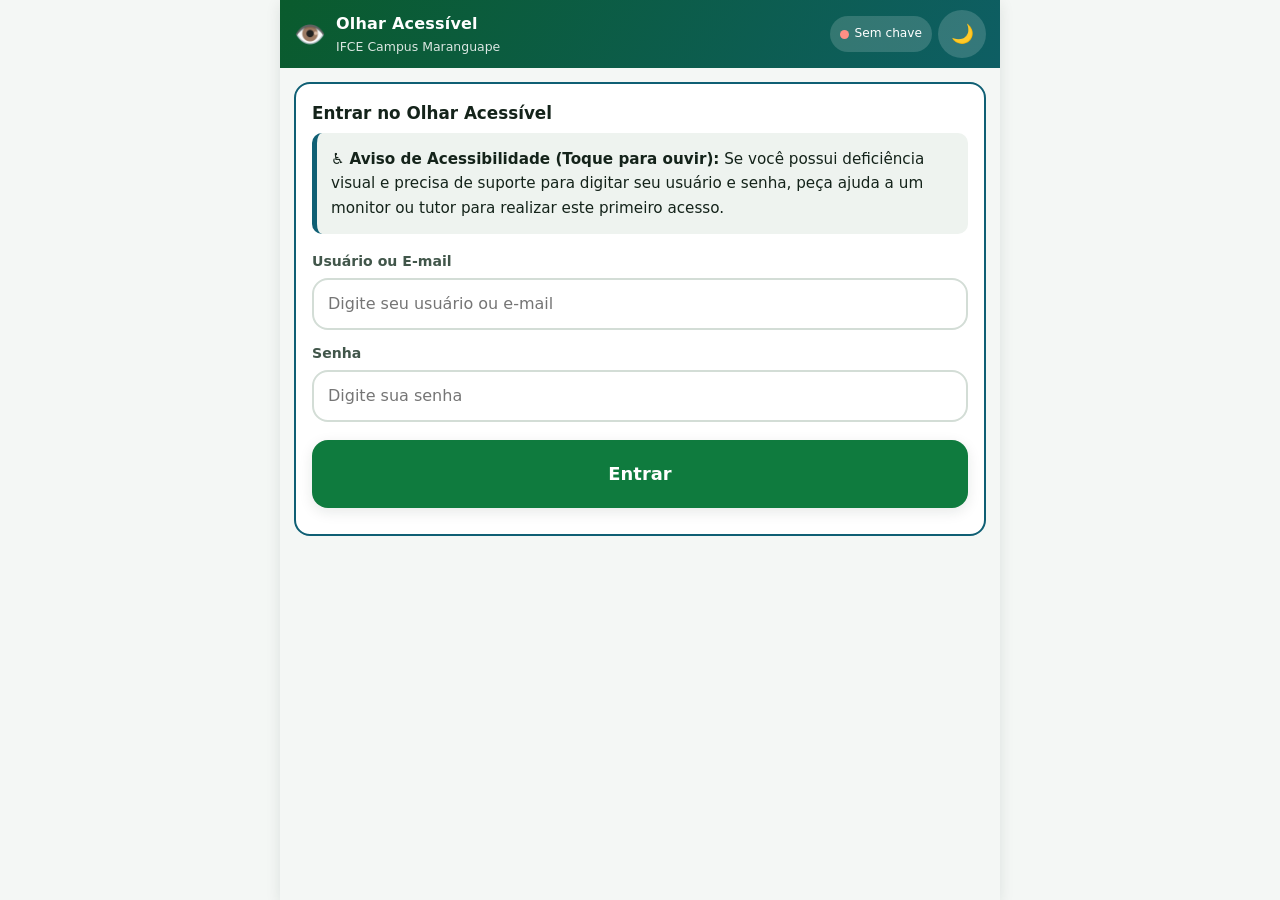
==== commit c91c54b4: "adicionando descrição de voz na tela de login para melhorar o auxilio v1.2.7" ====
--- a/frontend/index.html
+++ b/frontend/index.html
@@ -44,9 +44,18 @@
         <h1 class="sr-only" id="titulo-login">Acesso ao aplicativo</h1>
         <div class="cartao cartao--destaque">
           <h2 class="cartao__titulo">Entrar no Olhar Acessível</h2>
-          <p class="aviso-ajuda" role="note" style="background: var(--surface-2); border-left: 5px solid var(--acento); padding: 12px; border-radius: var(--raio-p); margin-bottom: 16px; font-size: 0.95rem;">
-            ♿ <strong>Aviso de Acessibilidade:</strong> Se você possui deficiência visual e precisa de suporte para digitar seu usuário e senha, peça ajuda a um monitor ou tutor para realizar este primeiro acesso.
-          </p>
+
+          <!-- BLOCO DE AVISO CLICÁVEL E ACESSÍVEL -->
+          <div 
+            class="aviso-ajuda" 
+            id="aviso-ajuda" 
+            tabindex="0" 
+            role="button" 
+            aria-label="Aviso de acessibilidade. Toque para ouvir as instruções do primeiro acesso."
+            style="background: var(--surface-2); border-left: 5px solid var(--acento); padding: 14px; border-radius: var(--raio-p); margin-bottom: 16px; font-size: 0.95rem; cursor: pointer;"
+          >
+            ♿ <strong>Aviso de Acessibilidade (Toque para ouvir):</strong> Se você possui deficiência visual e precisa de suporte para digitar seu usuário e senha, peça ajuda a um monitor ou tutor para realizar este primeiro acesso.
+          </div>
 
           <form id="form-login" onsubmit="return false;">
             <label class="rotulo" for="login-usuario">Usuário ou E-mail</label>
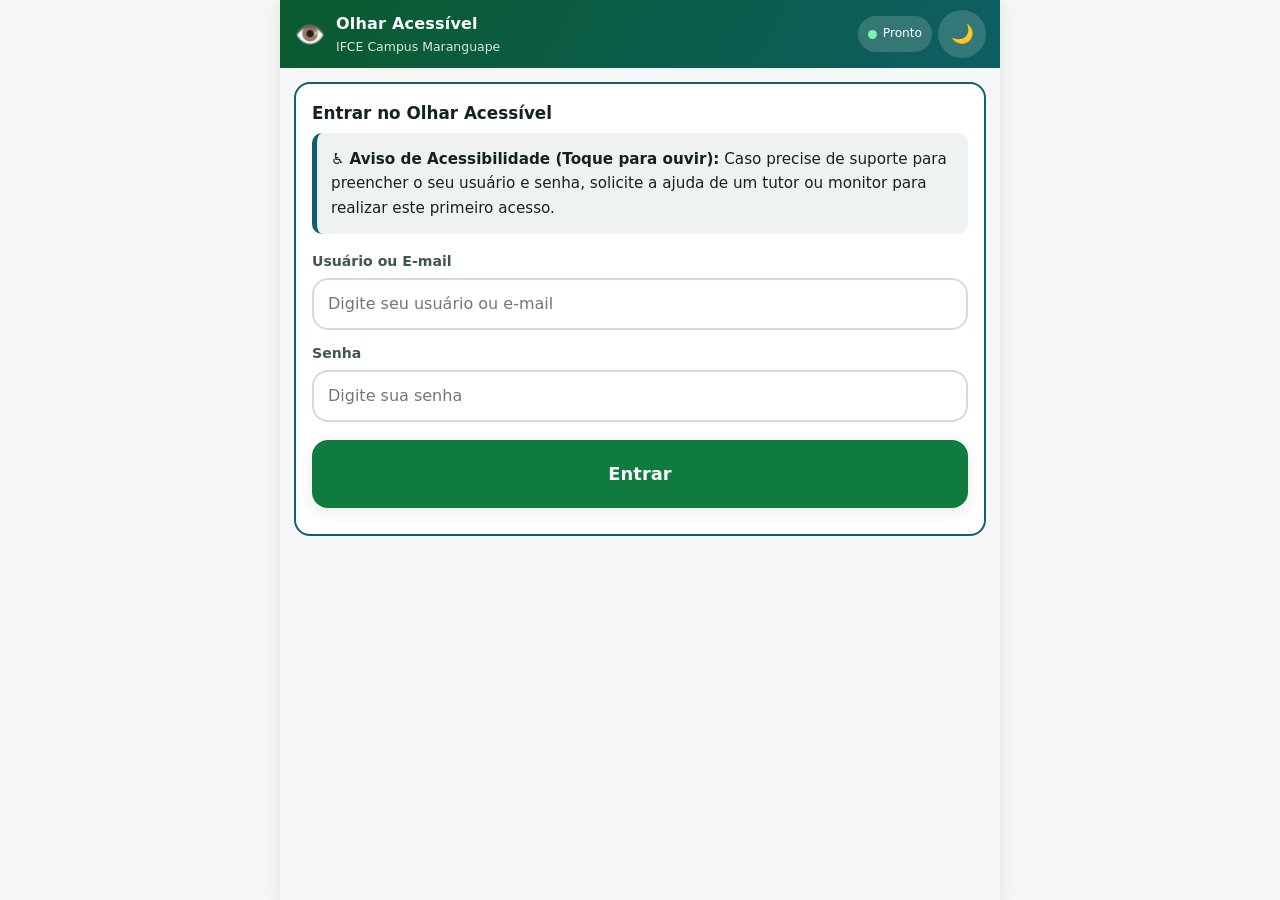
==== commit 4ec9a000: "remover dos ajustes o campo de configuração da api" ====
--- a/frontend/index.html
+++ b/frontend/index.html
@@ -16,10 +16,13 @@
 </head>
 <body>
   <a class="pular-para-conteudo" href="#conteudo">Pular para o conteúdo principal</a>
+
+  <!-- Avisos lidos pelo leitor de tela (TalkBack / VoiceOver). -->
   <p class="sr-only" id="anuncio" role="status" aria-live="assertive" aria-atomic="true"></p>
 
   <div class="app">
-    <!-- TOPO -->
+
+    <!-- ===================== TOPO ===================== -->
     <header class="topo">
       <div class="marca">
         <span class="marca__simbolo" aria-hidden="true">👁️</span>
@@ -29,17 +32,19 @@
         </span>
       </div>
       <div class="topo__acoes">
-        <button class="status" id="status" type="button" data-estado="carregando" aria-label="Estado da conexão. Toque para ver os detalhes.">
+        <button class="status" id="status" type="button" data-estado="carregando"
+                aria-label="Estado da conexão. Toque para ver os detalhes.">
           <span class="status__ponto" aria-hidden="true"></span>
           <span class="status__texto" id="status-texto">Verificando…</span>
         </button>
-        <button class="btn-icone" id="btn-tema" type="button" aria-label="Alternar entre tema claro e escuro">🌙</button>
+        <button class="btn-icone" id="btn-tema" type="button"
+                aria-label="Alternar entre tema claro e escuro">🌙</button>
       </div>
     </header>
 
     <main class="conteudo" id="conteudo">
 
-      <!-- VISTA 1: LOGIN -->
+      <!-- ============ VISTA 1: LOGIN ============ -->
       <section class="vista" data-vista="login" data-ativa="true" aria-labelledby="titulo-login">
         <h1 class="sr-only" id="titulo-login">Acesso ao aplicativo</h1>
         <div class="cartao cartao--destaque">
@@ -54,7 +59,7 @@
             aria-label="Aviso de acessibilidade. Toque para ouvir as instruções do primeiro acesso."
             style="background: var(--surface-2); border-left: 5px solid var(--acento); padding: 14px; border-radius: var(--raio-p); margin-bottom: 16px; font-size: 0.95rem; cursor: pointer;"
           >
-            ♿ <strong>Aviso de Acessibilidade (Toque para ouvir):</strong> Se você possui deficiência visual e precisa de suporte para digitar seu usuário e senha, peça ajuda a um monitor ou tutor para realizar este primeiro acesso.
+            ♿ <strong>Aviso de Acessibilidade (Toque para ouvir):</strong> Caso precise de suporte para preencher o seu usuário e senha, solicite a ajuda de um tutor ou monitor para realizar este primeiro acesso.
           </div>
 
           <form id="form-login" onsubmit="return false;">
@@ -71,58 +76,36 @@
         </div>
       </section>
 
-      <!-- VISTA 2: CONFIGURAÇÃO DA CHAVE -->
-      <section class="vista" data-vista="setup-chave" aria-labelledby="titulo-setup">
-        <h1 class="sr-only" id="titulo-setup">Configuração inicial da chave API</h1>
-        <div class="cartao cartao--destaque">
-          <h2 class="cartao__titulo">Primeiro acesso: informe a chave da IA</h2>
-          <p class="cartao__texto">
-            Para usar o aplicativo, é necessário obter uma chave gratuita da API da Groq e inseri-la abaixo. Ela ficará salva de forma segura apenas neste dispositivo.
-          </p>
-
-          <div class="bloco-instrucao-chave" style="margin: 14px 0 18px;">
-            <a 
-              href="https://console.groq.com/keys" 
-              target="_blank" 
-              rel="noopener noreferrer" 
-              class="link-groq" 
-              id="link-groq-site"
-              style="display: inline-block; padding: 12px 16px; background: var(--surface-2, #f0f0f0); color: var(--texto, #000); text-decoration: underline; font-weight: bold; border-radius: var(--raio-p, 8px);"
-              aria-label="Abrir o site da Groq em uma nova aba para criar ou copiar sua chave API"
-            >
-              🔗 Abrir site da Groq para criar chave (console.groq.com)
-            </a>
-          </div>
-
-          <label class="rotulo" for="campo-chave-setup">Chave da API Groq</label>
-          <input class="campo" id="campo-chave-setup" type="password" autocomplete="off" spellcheck="false" placeholder="gsk_…">
-          
-          <button class="botao botao--gigante" id="btn-salvar-setup-chave" type="button" style="margin-top: 18px;">
-            Salvar chave e começar
-          </button>
-        </div>
-      </section>
-
-      <!-- VISTA 3: CAPTURAR -->
+      <!-- ============ VISTA 2: CAPTURAR E DESCREVER ============ -->
       <section class="vista" data-vista="capturar" aria-labelledby="titulo-capturar">
         <h1 class="sr-only" id="titulo-capturar">Fotografar e descrever</h1>
 
+        <!-- modos de descrição -->
         <div class="modos" role="radiogroup" aria-label="Tipo de descrição">
-          <button class="chip" type="button" role="radio" aria-checked="true" data-modo="detalhada">Detalhada</button>
-          <button class="chip" type="button" role="radio" aria-checked="false" data-modo="rapida">Rápida</button>
-          <button class="chip" type="button" role="radio" aria-checked="false" data-modo="texto">Ler texto</button>
-          <button class="chip" type="button" role="radio" aria-checked="false" data-modo="ambiente">Ambiente</button>
-          <button class="chip" type="button" role="radio" aria-checked="false" data-modo="pergunta">Perguntar</button>
-        </div>
-
+          <button class="chip" type="button" role="radio" aria-checked="true"
+                  data-modo="detalhada">Detalhada</button>
+          <button class="chip" type="button" role="radio" aria-checked="false"
+                  data-modo="rapida">Rápida</button>
+          <button class="chip" type="button" role="radio" aria-checked="false"
+                  data-modo="texto">Ler texto</button>
+          <button class="chip" type="button" role="radio" aria-checked="false"
+                  data-modo="ambiente">Ambiente</button>
+          <button class="chip" type="button" role="radio" aria-checked="false"
+                  data-modo="pergunta">Perguntar</button>
+        </div>
+
+        <!-- campo de pergunta (modo "Perguntar") -->
         <div class="pergunta" id="bloco-pergunta" hidden>
           <label class="rotulo" for="campo-pergunta">O que você quer saber sobre a imagem?</label>
           <div class="pergunta__linha">
-            <input class="campo" id="campo-pergunta" type="text" enterkeyhint="done" placeholder="Ex.: qual é o número da sala?" autocomplete="off">
-            <button class="btn-icone btn-icone--forte" id="btn-ditar" type="button" aria-label="Ditar a pergunta por voz">🎤</button>
-          </div>
-        </div>
-
+            <input class="campo" id="campo-pergunta" type="text" enterkeyhint="done"
+                   placeholder="Ex.: qual é o número da sala?" autocomplete="off">
+            <button class="btn-icone btn-icone--forte" id="btn-ditar" type="button"
+                    aria-label="Ditar a pergunta por voz">🎤</button>
+          </div>
+        </div>
+
+        <!-- visor: a área inteira dispara a foto -->
         <button class="visor" id="visor" type="button" aria-describedby="visor-dica">
           <video class="visor__video" id="video" playsinline muted autoplay></video>
           <img class="visor__foto" id="foto-previa" alt="" hidden>
@@ -137,6 +120,7 @@
         </button>
         <p class="dica" id="visor-dica">
           Aponte a câmera para o que deseja conhecer e toque na área acima.
+          A descrição sai em texto e em áudio.
         </p>
 
         <button class="botao botao--gigante" id="btn-capturar" type="button">
@@ -151,9 +135,12 @@
             <span aria-hidden="true">🔄</span> Trocar câmera
           </button>
         </div>
-        <input class="sr-only" id="arquivo" type="file" accept="image/*" aria-label="Escolher uma imagem do aparelho">
-        <input class="sr-only" id="arquivo-camera" type="file" accept="image/*" capture="environment" aria-label="Tirar foto com a câmera">
-
+        <input class="sr-only" id="arquivo" type="file" accept="image/*"
+               aria-label="Escolher uma imagem do aparelho">
+        <input class="sr-only" id="arquivo-camera" type="file" accept="image/*"
+               capture="environment" aria-label="Tirar foto com a câmera">
+
+        <!-- ============ RESULTADO ============ -->
         <article class="resultado" id="resultado" hidden aria-labelledby="resultado-titulo">
           <h2 class="resultado__titulo" id="resultado-titulo">Descrição</h2>
           <div class="resultado__meta" id="resultado-meta"></div>
@@ -169,10 +156,18 @@
           </div>
 
           <div class="acoes-grade">
-            <button class="botao botao--suave" id="btn-copiar" type="button"><span aria-hidden="true">📋</span> Copiar texto</button>
-            <button class="botao botao--suave" id="btn-compartilhar" type="button"><span aria-hidden="true">📤</span> Compartilhar</button>
-            <button class="botao botao--suave" id="btn-guardar" type="button"><span aria-hidden="true">🗂️</span> Guardar no banco</button>
-            <button class="botao botao--suave" id="btn-avaliar" type="button"><span aria-hidden="true">⭐</span> Avaliar descrição</button>
+            <button class="botao botao--suave" id="btn-copiar" type="button">
+              <span aria-hidden="true">📋</span> Copiar texto
+            </button>
+            <button class="botao botao--suave" id="btn-compartilhar" type="button">
+              <span aria-hidden="true">📤</span> Compartilhar
+            </button>
+            <button class="botao botao--suave" id="btn-guardar" type="button">
+              <span aria-hidden="true">🗂️</span> Guardar no banco
+            </button>
+            <button class="botao botao--suave" id="btn-avaliar" type="button">
+              <span aria-hidden="true">⭐</span> Avaliar descrição
+            </button>
           </div>
 
           <button class="botao botao--fantasma" id="btn-nova" type="button">
@@ -183,7 +178,7 @@
         <p class="aviso" id="erro" role="alert" hidden></p>
       </section>
 
-      <!-- HISTÓRICO -->
+      <!-- ============ VISTA: HISTÓRICO ============ -->
       <section class="vista" data-vista="historico" aria-labelledby="titulo-historico">
         <h1 class="titulo-vista" id="titulo-historico">Descrições recentes</h1>
         <p class="dica">Toque em um item para ouvir a descrição novamente.</p>
@@ -193,19 +188,23 @@
         </button>
       </section>
 
-      <!-- BANCO DE IMAGENS -->
+      <!-- ============ VISTA: BANCO DE IMAGENS ============ -->
       <section class="vista" data-vista="banco" aria-labelledby="titulo-banco">
         <h1 class="titulo-vista" id="titulo-banco">Banco de imagens</h1>
-        <p class="dica">Acervo do ambiente escolar organizado por categoria.</p>
+        <p class="dica">
+          Acervo do ambiente escolar organizado por categoria (Meta 1 do projeto).
+        </p>
+
         <div class="progresso">
           <div class="progresso__barra"><span id="progresso-preenchida"></span></div>
           <p class="progresso__texto" id="progresso-texto">Carregando…</p>
         </div>
+
         <div class="filtros" id="filtros-banco" role="group" aria-label="Filtrar por categoria"></div>
         <div class="galeria" id="galeria-banco" aria-busy="true"></div>
       </section>
 
-      <!-- AJUSTES -->
+      <!-- ============ VISTA: AJUSTES ============ -->
       <section class="vista" data-vista="ajustes" aria-labelledby="titulo-ajustes">
         <h1 class="titulo-vista" id="titulo-ajustes">Ajustes</h1>
 
@@ -250,33 +249,57 @@
 
         <fieldset class="grupo">
           <legend>Inteligência artificial</legend>
-          <label class="rotulo" for="campo-chave-ajustes">Chave da API</label>
-          <input class="campo" id="campo-chave-ajustes" type="password" autocomplete="off" spellcheck="false" placeholder="gsk_…">
+
+          <label class="rotulo" for="campo-servidor">Servidor do projeto (opcional)</label>
+          <input class="campo" id="campo-servidor" type="url" inputmode="url"
+                 autocomplete="off" spellcheck="false"
+                 placeholder="deixe em branco para funcionar sem servidor">
+          <p class="dica dica--campo">
+            Com o backend do projeto no ar, o aplicativo passa a usar as vozes
+            neurais em português, o banco de imagens central e o registro das
+            avaliações. Sem ele, tudo funciona neste aparelho.
+          </p>
 
           <label class="rotulo" for="campo-endpoint">Endereço da API de visão</label>
-          <input class="campo" id="campo-endpoint" type="url" inputmode="url" autocomplete="off" spellcheck="false" placeholder="https://api.groq.com/openai/v1">
+          <input class="campo" id="campo-endpoint" type="url" inputmode="url"
+                 autocomplete="off" spellcheck="false"
+                 placeholder="https://api.groq.com/openai/v1">
 
           <label class="rotulo" for="campo-modelo">Modelo de visão e linguagem</label>
-          <input class="campo" id="campo-modelo" type="text" autocomplete="off" spellcheck="false" placeholder="qwen/qwen3.6-27b">
-
-          <label class="rotulo" for="campo-servidor">Servidor do projeto (opcional)</label>
-          <input class="campo" id="campo-servidor" type="url" inputmode="url" autocomplete="off" spellcheck="false" placeholder="deixe em branco para funcionar sem servidor">
-
-          <button class="botao botao--suave" id="btn-salvar-ia" type="button" style="margin-top: 12px;">Salvar configurações</button>
+          <input class="campo" id="campo-modelo" type="text" autocomplete="off"
+                 spellcheck="false" placeholder="qwen/qwen3.6-27b">
+          <p class="dica dica--campo">
+            Trocar o modelo aqui é o que permite a comparação prevista na Meta 2
+            do projeto — a mesma foto, modelos diferentes.
+          </p>
+
+          <button class="botao botao--suave" id="btn-salvar-ia" type="button" style="margin-top: 12px;">
+            Salvar configurações
+          </button>
         </fieldset>
 
         <fieldset class="grupo">
           <legend>Dados da pesquisa</legend>
+          <p class="dica dica--campo">
+            Exporte o que foi coletado neste aparelho para analisar no relatório
+            (Etapa 4) — descrições, avaliações e legendas do banco.
+          </p>
           <div class="acoes-linha">
-            <button class="botao botao--suave" id="btn-exportar-json" type="button"><span aria-hidden="true">⬇️</span> Exportar JSON</button>
-            <button class="botao botao--suave" id="btn-exportar-csv" type="button"><span aria-hidden="true">📊</span> Exportar CSV</button>
+            <button class="botao botao--suave" id="btn-exportar-json" type="button">
+              <span aria-hidden="true">⬇️</span> Exportar JSON
+            </button>
+            <button class="botao botao--suave" id="btn-exportar-csv" type="button">
+              <span aria-hidden="true">📊</span> Exportar CSV
+            </button>
           </div>
         </fieldset>
 
         <div class="grupo">
           <h2 class="grupo__titulo">Estado do sistema</h2>
           <dl class="sistema" id="sistema"></dl>
-          <button class="botao botao--suave" id="btn-atualizar-saude" type="button">Verificar novamente</button>
+          <button class="botao botao--suave" id="btn-atualizar-saude" type="button">
+            Verificar novamente
+          </button>
         </div>
 
         <p class="creditos">
@@ -287,7 +310,7 @@
       </section>
     </main>
 
-    <!-- BARRA INFERIOR -->
+    <!-- ===================== BARRA INFERIOR ===================== -->
     <nav class="barra" aria-label="Seções do aplicativo">
       <button class="barra__item" type="button" data-ir="capturar">
         <span class="barra__icone" aria-hidden="true">📷</span>
@@ -308,18 +331,23 @@
     </nav>
   </div>
 
-  <!-- DIÁLOGO: GUARDAR BANCO -->
+  <!-- ===================== DIÁLOGO: GUARDAR NO BANCO ===================== -->
   <dialog class="dialogo" id="dlg-guardar" aria-labelledby="dlg-guardar-titulo">
     <form method="dialog" class="dialogo__conteudo">
       <h2 id="dlg-guardar-titulo">Guardar no banco de imagens</h2>
+
       <label class="rotulo" for="guardar-categoria">Categoria</label>
       <select class="campo" id="guardar-categoria"></select>
+
       <label class="rotulo" for="guardar-legenda">Legenda (opcional)</label>
-      <input class="campo" id="guardar-legenda" type="text" placeholder="Ex.: laboratório de informática">
+      <input class="campo" id="guardar-legenda" type="text"
+             placeholder="Ex.: laboratório de informática, bancada da janela">
+
       <label class="opcao">
         <input type="checkbox" id="guardar-usar-descricao" checked>
         <span>Salvar também a descrição gerada como referência</span>
       </label>
+
       <div class="dialogo__acoes">
         <button class="botao botao--fantasma" value="cancelar" type="submit">Cancelar</button>
         <button class="botao botao--primario" value="salvar" type="submit">Guardar</button>
@@ -327,21 +355,30 @@
     </form>
   </dialog>
 
-  <!-- DIÁLOGO: AVALIAR -->
+  <!-- ===================== DIÁLOGO: AVALIAR ===================== -->
   <dialog class="dialogo" id="dlg-avaliar" aria-labelledby="dlg-avaliar-titulo">
     <form method="dialog" class="dialogo__conteudo">
       <h2 id="dlg-avaliar-titulo">Avaliar a descrição</h2>
+      <p class="dica">
+        Dê uma nota de 1 (ruim) a 5 (excelente) para cada critério. As respostas
+        alimentam a avaliação qualitativa da pesquisa.
+      </p>
+
       <div id="criterios"></div>
+
       <label class="rotulo" for="avaliar-comentario">Comentário (opcional)</label>
-      <textarea class="campo" id="avaliar-comentario" rows="3" placeholder="O que faltou ou sobrou?"></textarea>
+      <textarea class="campo" id="avaliar-comentario" rows="3"
+                placeholder="O que faltou ou sobrou na descrição?"></textarea>
+
       <label class="opcao">
         <input type="checkbox" id="avaliar-pcd">
         <span>Sou pessoa com deficiência visual</span>
       </label>
       <label class="opcao">
         <input type="checkbox" id="avaliar-consentimento" checked>
-        <span>Autorizo o uso anônimo desta avaliação</span>
+        <span>Autorizo o uso anônimo desta avaliação na pesquisa</span>
       </label>
+
       <div class="dialogo__acoes">
         <button class="botao botao--fantasma" value="cancelar" type="submit">Cancelar</button>
         <button class="botao botao--primario" value="enviar" type="submit">Enviar avaliação</button>
